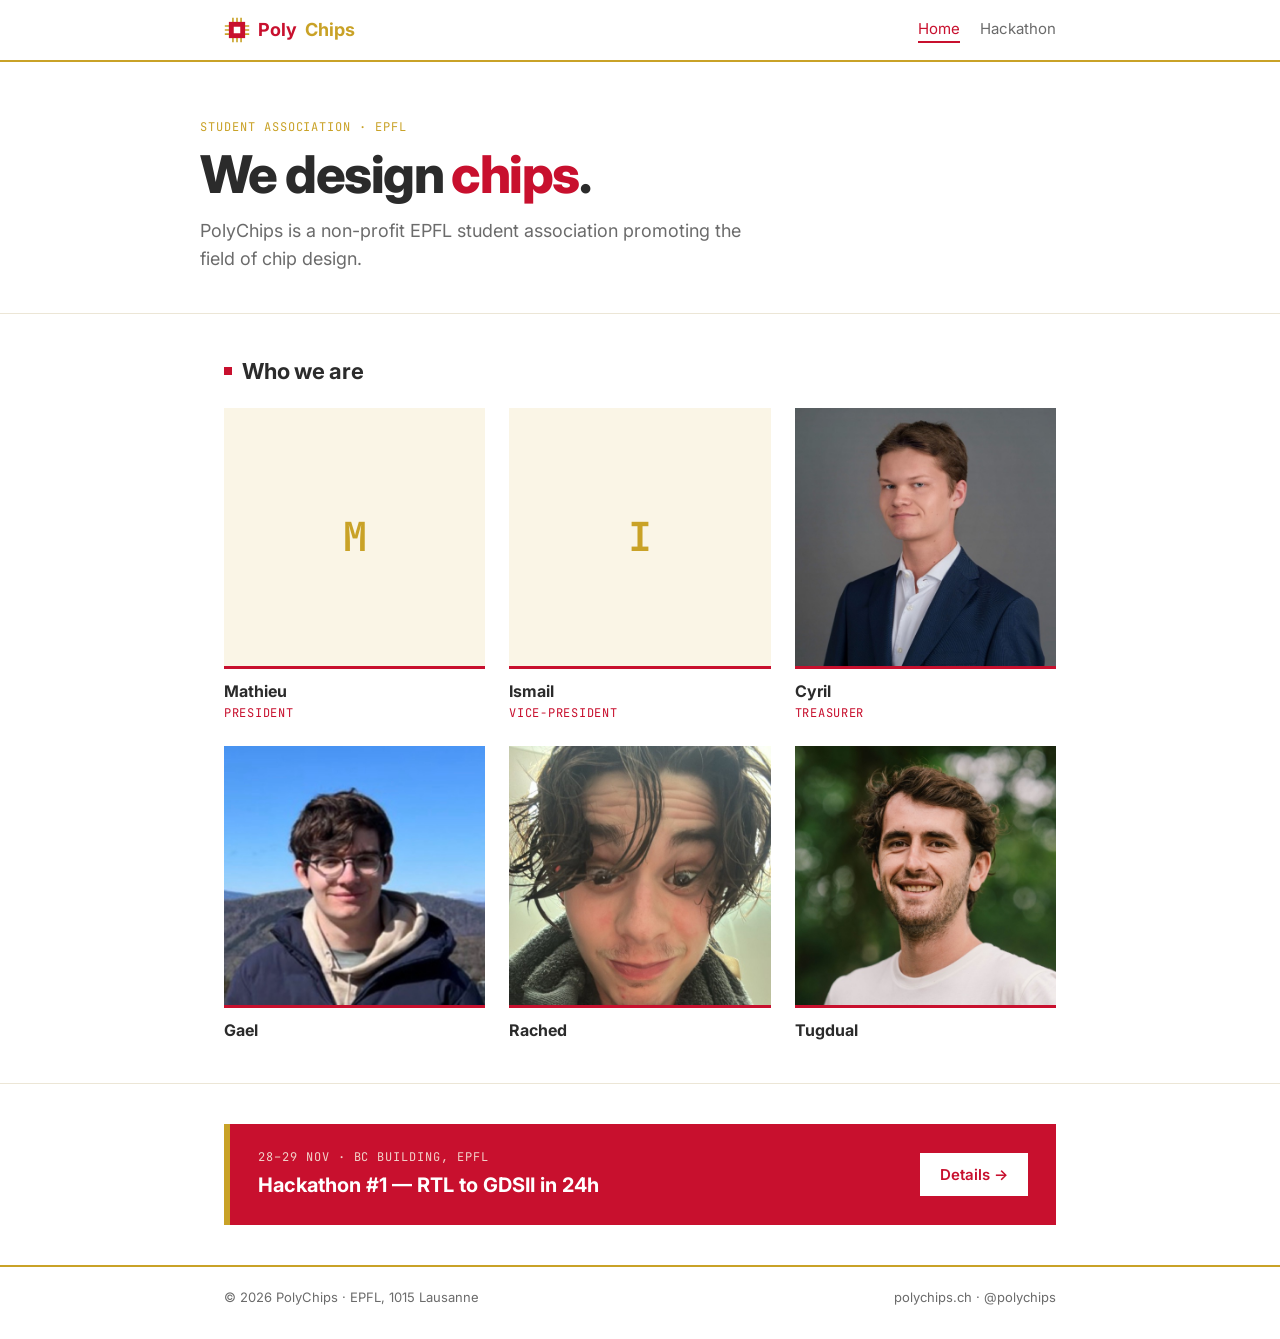
==== index.html @ d52e9dd9 "Initial PolyChips site: landing page and Hackathon #1 page Co-Authored-By: Claude Opus 5.5 <noreply@" ====
<!doctype html>
<html lang="en">
<head>
  <meta charset="utf-8">
  <meta name="viewport" content="width=device-width, initial-scale=1">
  <title>PolyChips</title>
  <meta name="description" content="PolyChips — the EPFL student association promoting chip design.">
  <link rel="icon" href="favicon.svg" type="image/svg+xml">
  <link rel="preconnect" href="https://fonts.googleapis.com">
  <link rel="preconnect" href="https://fonts.gstatic.com" crossorigin>
  <link href="https://fonts.googleapis.com/css2?family=Inter:wght@400;600;700;800&family=JetBrains+Mono:wght@500;700&display=swap" rel="stylesheet">
  <link rel="stylesheet" href="style.css">
</head>
<body>

<header>
  <div class="wrap">
    <a class="logo" href="index.html"><img src="favicon.svg" width="26" height="26" alt="">Poly<span>Chips</span></a>
    <nav>
      <a href="index.html" aria-current="page">Home</a>
      <a href="hackathon.html">Hackathon</a>
    </nav>
  </div>
</header>

<main>
  <div class="wrap hero">
    <p class="eyebrow">Student association · EPFL</p>
    <h1>We design <em>chips</em>.</h1>
    <p class="lead">PolyChips is a non-profit EPFL student association promoting the field of chip design.</p>
  </div>

  <section>
    <div class="wrap">
      <h2>Who we are</h2>
      <div class="team">
        <!-- Photos go in img/ (square crop works best). Initials show until the photo exists. -->
        <div class="person">
          <div class="photo"><div class="initials">M</div><img src="img/mathieu.jpg" alt="Mathieu" onerror="this.remove()"></div>
          <h3>Mathieu</h3>
          <p class="role">President</p>
        </div>
        <div class="person">
          <div class="photo"><div class="initials">I</div><img src="img/ismail.jpg" alt="Ismail" onerror="this.remove()"></div>
          <h3>Ismail</h3>
          <p class="role">Vice-President</p>
        </div>
        <div class="person">
          <div class="photo"><div class="initials">C</div><img src="img/cyril.jpg" alt="Cyril" onerror="this.remove()"></div>
          <h3>Cyril</h3>
          <p class="role">Treasurer</p>
        </div>
        <div class="person">
          <div class="photo"><div class="initials">G</div><img src="img/gael.jpg" alt="Gael" onerror="this.remove()"></div>
          <h3>Gael</h3>
        </div>
        <div class="person">
          <div class="photo"><div class="initials">R</div><img src="img/rached.jpg" alt="Rached" onerror="this.remove()"></div>
          <h3>Rached</h3>
        </div>
        <div class="person">
          <div class="photo"><div class="initials">T</div><img src="img/tugdual.jpg" alt="Tugdual" onerror="this.remove()"></div>
          <h3>Tugdual</h3>
        </div>
      </div>
    </div>
  </section>

  <section>
    <div class="wrap">
      <div class="callout">
        <div>
          <p class="eyebrow">28–29 Nov · BC building, EPFL</p>
          <h3>Hackathon #1 — RTL to GDSII in 24h</h3>
        </div>
        <a class="btn" href="hackathon.html">Details →</a>
      </div>
    </div>
  </section>
</main>

<footer>
  <div class="wrap">
    <span>© 2026 PolyChips · EPFL, 1015 Lausanne</span>
    <span><a href="https://polychips.ch">polychips.ch</a> · @polychips</span>
  </div>
</footer>

</body>
</html>
---- style.css ----
:root {
  --white: #ffffff;
  --red: #c8102e;
  --red-dark: #9e0c24;
  --gold: #c9a227;
  --gold-soft: #faf5e6;
  --ink: #2b2b2b;
  --grey: #6b6b6b;
  --line: #ece6d6;
  --mono: "JetBrains Mono", ui-monospace, SFMono-Regular, Menlo, monospace;
  --sans: "Inter", system-ui, -apple-system, "Segoe UI", sans-serif;
}

* { box-sizing: border-box; margin: 0; padding: 0; }

body {
  background: var(--white);
  color: var(--ink);
  font-family: var(--sans);
  font-size: 16px;
  line-height: 1.55;
  -webkit-font-smoothing: antialiased;
}

a { color: inherit; }

.wrap { max-width: 880px; margin: 0 auto; padding: 0 24px; }

/* Header */
header { border-bottom: 2px solid var(--gold); }
header .wrap {
  display: flex; align-items: center; justify-content: space-between; height: 60px;
}
.logo {
  display: flex; align-items: center; gap: 8px;
  font-weight: 700; font-size: 18px; text-decoration: none; color: var(--red);
}
.logo span { color: var(--gold); }
nav { display: flex; gap: 20px; }
nav a {
  font-size: 15px; text-decoration: none; color: var(--grey);
  border-bottom: 2px solid transparent;
}
nav a:hover, nav a[aria-current="page"] { color: var(--red); border-color: var(--red); }

/* Hero */
.hero { padding: 56px 0 40px; }
.eyebrow {
  font-family: var(--mono); font-size: 12px; letter-spacing: 0.08em;
  text-transform: uppercase; color: var(--gold); margin-bottom: 10px;
}
h1 {
  font-size: clamp(34px, 6vw, 52px); line-height: 1.08;
  letter-spacing: -0.03em; font-weight: 800;
}
h1 em { font-style: normal; color: var(--red); }
.lead { font-size: 18px; color: var(--grey); max-width: 52ch; margin-top: 14px; }

/* Sections */
section { padding: 40px 0; border-top: 1px solid var(--line); }
h2 {
  font-size: 22px; letter-spacing: -0.01em; font-weight: 700; margin-bottom: 20px;
  display: flex; align-items: center; gap: 10px;
}
h2::before { content: ""; width: 8px; height: 8px; background: var(--red); flex: none; }

/* Buttons */
.btn {
  display: inline-block; margin-top: 24px; padding: 10px 20px;
  background: var(--red); color: var(--white); text-decoration: none;
  font-weight: 600; font-size: 15px; transition: background .15s;
}
.btn:hover { background: var(--red-dark); }

/* Team */
.team { display: grid; gap: 24px; grid-template-columns: repeat(3, 1fr); }
@media (max-width: 600px) { .team { grid-template-columns: repeat(2, 1fr); gap: 16px; } }
.person .photo {
  position: relative; aspect-ratio: 1; background: var(--gold-soft);
  overflow: hidden; border-bottom: 3px solid var(--red);
}
.person .photo .initials {
  position: absolute; inset: 0; display: grid; place-items: center;
  color: var(--gold); font-family: var(--mono); font-size: 40px; font-weight: 700;
}
.person .photo img { position: relative; width: 100%; height: 100%; object-fit: cover; display: block; }
.person h3 { font-size: 16px; margin-top: 10px; }
.person .role {
  font-family: var(--mono); font-size: 12px; color: var(--red);
  text-transform: uppercase; letter-spacing: 0.06em;
}

/* Callout */
.callout {
  display: flex; flex-wrap: wrap; align-items: center; justify-content: space-between;
  gap: 16px; background: var(--red); color: var(--white); padding: 24px 28px;
  border-left: 6px solid var(--gold);
}
.callout .eyebrow { color: var(--gold-soft); opacity: .85; margin-bottom: 4px; }
.callout h3 { font-size: 20px; }
.callout .btn { margin-top: 0; background: var(--white); color: var(--red); }
.callout .btn:hover { background: var(--gold-soft); }

/* Facts (hackathon) */
.facts {
  display: grid; grid-template-columns: repeat(auto-fit, minmax(180px, 1fr));
  background: var(--gold-soft); border-top: 3px solid var(--gold); margin-top: 28px;
}
.facts div { padding: 14px 20px; }
.facts dt {
  font-family: var(--mono); font-size: 11px; text-transform: uppercase;
  letter-spacing: 0.08em; color: var(--gold);
}
.facts dd { font-weight: 600; }

/* Flow */
.flow {
  list-style: none; counter-reset: step; display: grid;
  grid-template-columns: repeat(auto-fit, minmax(240px, 1fr)); gap: 0 32px;
}
.flow li {
  counter-increment: step; display: flex; gap: 12px; align-items: baseline;
  padding: 10px 0; border-bottom: 1px solid var(--line);
}
.flow li::before {
  content: counter(step, decimal-leading-zero);
  font-family: var(--mono); font-size: 13px; color: var(--red); font-weight: 700;
}
.flow code { font-family: var(--mono); font-size: 13px; color: var(--gold); }

/* Footer */
footer { border-top: 2px solid var(--gold); padding: 20px 0 32px; }
footer .wrap {
  display: flex; flex-wrap: wrap; gap: 6px 24px; justify-content: space-between;
  font-size: 13px; color: var(--grey);
}
footer a { text-decoration: none; }
footer a:hover { color: var(--red); }

@media (max-width: 600px) {
  .wrap { padding: 0 16px; }
  .hero { padding: 40px 0 32px; }
  .lead { font-size: 17px; }
}
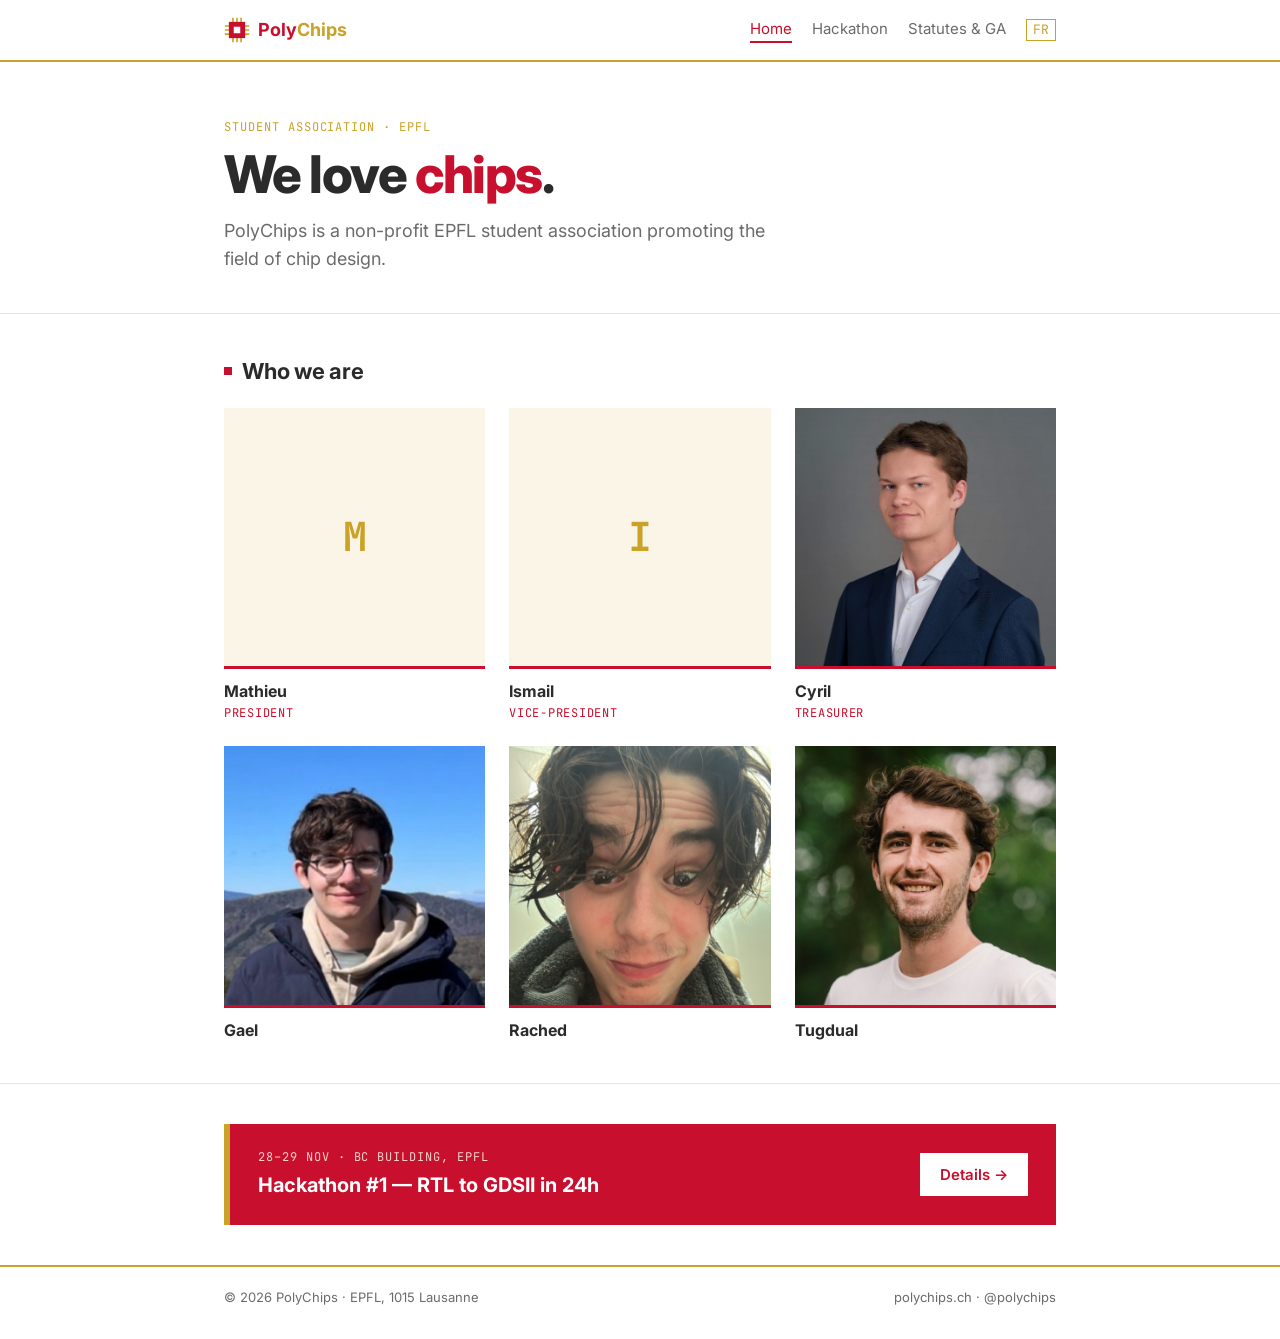
==== commit c9597787: "Add French version, Statutes & GA link, registration link and mobile layout - fr/ pages with EN/FR l" ====
--- a/index.html
+++ b/index.html
@@ -9,16 +9,19 @@
   <link rel="preconnect" href="https://fonts.googleapis.com">
   <link rel="preconnect" href="https://fonts.gstatic.com" crossorigin>
   <link href="https://fonts.googleapis.com/css2?family=Inter:wght@400;600;700;800&family=JetBrains+Mono:wght@500;700&display=swap" rel="stylesheet">
+  <link rel="alternate" hreflang="fr" href="https://polychips.ch/fr/">
   <link rel="stylesheet" href="style.css">
 </head>
 <body>
 
 <header>
   <div class="wrap">
-    <a class="logo" href="index.html"><img src="favicon.svg" width="26" height="26" alt="">Poly<span>Chips</span></a>
+    <a class="logo" href="index.html"><img src="favicon.svg" width="26" height="26" alt=""><b>Poly<span>Chips</span></b></a>
     <nav>
       <a href="index.html" aria-current="page">Home</a>
       <a href="hackathon.html">Hackathon</a>
+      <a href="https://drive.google.com/drive/folders/1d-IkY7mCFhU19xJqkqq1e9NJnR3iRiJG?usp=sharing" target="_blank" rel="noopener">Statutes &amp; GA</a>
+      <a class="lang" href="fr/index.html" lang="fr" hreflang="fr">FR</a>
     </nav>
   </div>
 </header>
@@ -26,7 +29,7 @@
 <main>
   <div class="wrap hero">
     <p class="eyebrow">Student association · EPFL</p>
-    <h1>We design <em>chips</em>.</h1>
+    <h1>We love <em>chips</em>.</h1>
     <p class="lead">PolyChips is a non-profit EPFL student association promoting the field of chip design.</p>
   </div>
 
--- a/style.css
+++ b/style.css
@@ -35,6 +35,7 @@
   display: flex; align-items: center; gap: 8px;
   font-weight: 700; font-size: 18px; text-decoration: none; color: var(--red);
 }
+.logo b { font-weight: inherit; }
 .logo span { color: var(--gold); }
 nav { display: flex; gap: 20px; }
 nav a {
@@ -44,7 +45,7 @@
 nav a:hover, nav a[aria-current="page"] { color: var(--red); border-color: var(--red); }
 
 /* Hero */
-.hero { padding: 56px 0 40px; }
+.hero { padding-top: 56px; padding-bottom: 40px; }
 .eyebrow {
   font-family: var(--mono); font-size: 12px; letter-spacing: 0.08em;
   text-transform: uppercase; color: var(--gold); margin-bottom: 10px;
@@ -137,8 +138,30 @@
 footer a { text-decoration: none; }
 footer a:hover { color: var(--red); }
 
+/* Language switch */
+nav a.lang {
+  font-family: var(--mono); font-size: 13px; color: var(--gold);
+  border: 1px solid var(--gold); padding: 0 6px; align-self: center;
+}
+nav a.lang:hover { color: var(--white); background: var(--gold); border-color: var(--gold); }
+
+/* Mobile */
 @media (max-width: 600px) {
   .wrap { padding: 0 16px; }
-  .hero { padding: 40px 0 32px; }
+  header .wrap { height: auto; flex-wrap: wrap; padding-top: 12px; padding-bottom: 4px; row-gap: 6px; }
+  .logo { font-size: 17px; gap: 6px; }
+  .logo img { width: 22px; height: 22px; }
+  nav { width: 100%; justify-content: space-between; gap: 8px; }
+  nav a { font-size: 14px; padding: 6px 0; }
+  .hero { padding-top: 36px; padding-bottom: 28px; }
   .lead { font-size: 17px; }
+  section { padding: 32px 0; }
+  .facts { grid-template-columns: 1fr 1fr; margin-top: 20px; }
+  .facts div { padding: 12px 14px; }
+  .facts div:last-child { grid-column: 1 / -1; }
+  .hero .btn { display: block; text-align: center; padding: 14px; }
+  .callout { padding: 20px; }
+  .callout .btn { width: 100%; text-align: center; }
+  .person h3 { font-size: 15px; }
+  footer .wrap { flex-direction: column; }
 }
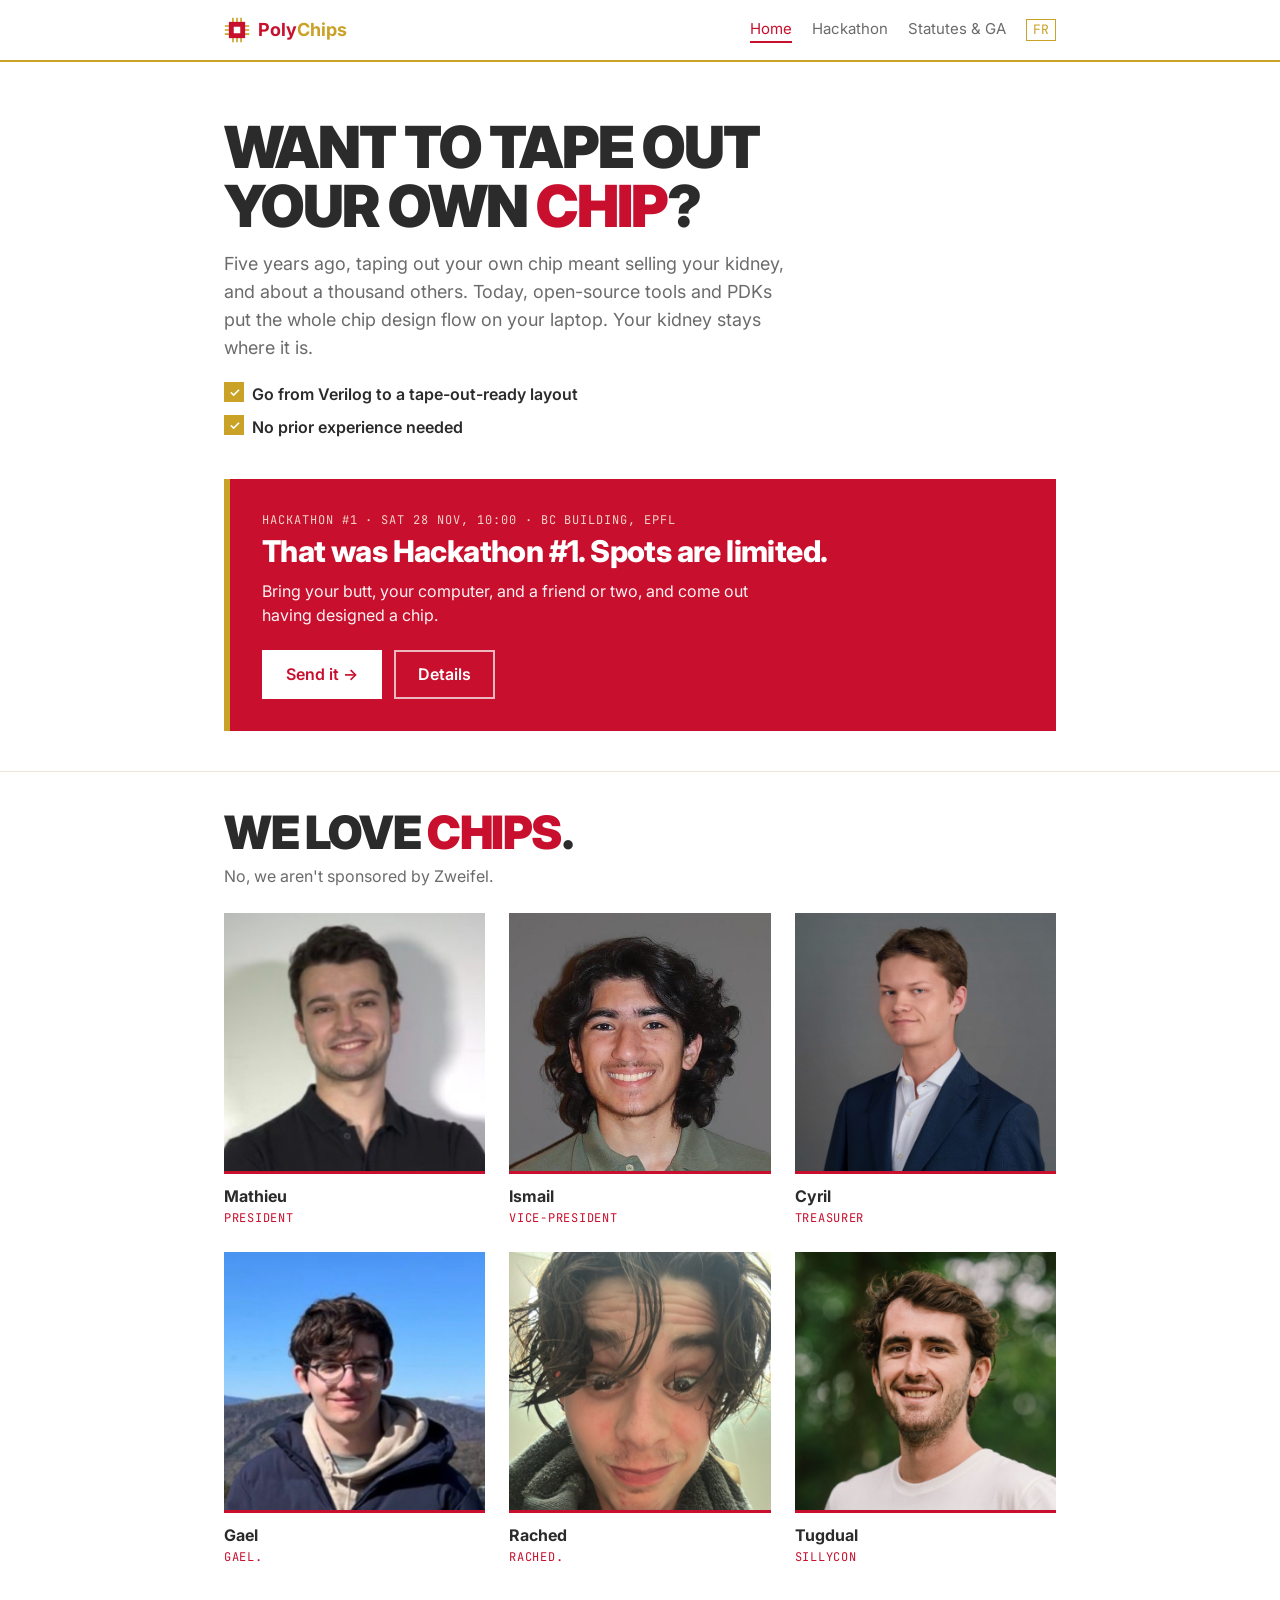
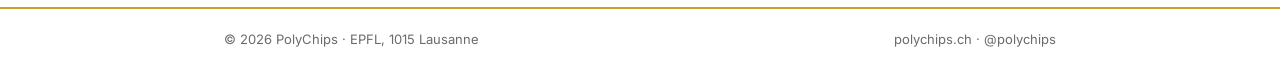
==== commit b2faa859: "Landing page: tape-out hook, hackathon CTA with countdown, Chipmaxxing - Hero: "Want to tape out you" ====
--- a/index.html
+++ b/index.html
@@ -1,93 +1,125 @@
 <!doctype html>
 <html lang="en">
+
 <head>
   <meta charset="utf-8">
   <meta name="viewport" content="width=device-width, initial-scale=1">
   <title>PolyChips</title>
-  <meta name="description" content="PolyChips — the EPFL student association promoting chip design.">
+  <meta name="description"
+    content="Want to tape out your own silicon design? PolyChips is the EPFL student association for chip design. Hackathon #1: 28–29 Nov, BC building.">
   <link rel="icon" href="favicon.svg" type="image/svg+xml">
   <link rel="preconnect" href="https://fonts.googleapis.com">
   <link rel="preconnect" href="https://fonts.gstatic.com" crossorigin>
-  <link href="https://fonts.googleapis.com/css2?family=Inter:wght@400;600;700;800&family=JetBrains+Mono:wght@500;700&display=swap" rel="stylesheet">
+  <link
+    href="https://fonts.googleapis.com/css2?family=Inter:wght@400;600;700;800;900&family=JetBrains+Mono:wght@500;700&display=swap"
+    rel="stylesheet">
   <link rel="alternate" hreflang="fr" href="https://polychips.ch/fr/">
   <link rel="stylesheet" href="style.css">
 </head>
+
 <body>
 
-<header>
-  <div class="wrap">
-    <a class="logo" href="index.html"><img src="favicon.svg" width="26" height="26" alt=""><b>Poly<span>Chips</span></b></a>
-    <nav>
-      <a href="index.html" aria-current="page">Home</a>
-      <a href="hackathon.html">Hackathon</a>
-      <a href="https://drive.google.com/drive/folders/1d-IkY7mCFhU19xJqkqq1e9NJnR3iRiJG?usp=sharing" target="_blank" rel="noopener">Statutes &amp; GA</a>
-      <a class="lang" href="fr/index.html" lang="fr" hreflang="fr">FR</a>
-    </nav>
-  </div>
-</header>
+  <header>
+    <div class="wrap">
+      <a class="logo" href="index.html"><img src="favicon.svg" width="26" height="26"
+          alt=""><b>Poly<span>Chips</span></b></a>
+      <nav>
+        <a href="index.html" aria-current="page">Home</a>
+        <a href="hackathon.html">Hackathon</a>
+        <a href="https://drive.google.com/drive/folders/1d-IkY7mCFhU19xJqkqq1e9NJnR3iRiJG?usp=sharing" target="_blank"
+          rel="noopener">Statutes &amp; GA</a>
+        <a class="lang" href="fr/index.html" lang="fr" hreflang="fr">FR</a>
+      </nav>
+    </div>
+  </header>
 
-<main>
-  <div class="wrap hero">
-    <p class="eyebrow">Student association · EPFL</p>
-    <h1>We love <em>chips</em>.</h1>
-    <p class="lead">PolyChips is a non-profit EPFL student association promoting the field of chip design.</p>
-  </div>
+  <main>
+    <div class="wrap hero">
+      <h1 class="shout">Want to tape out your own <em>chip</em>?</h1>
+      <p class="lead">
+        Five years ago, taping out your own chip meant selling your kidney, and about a thousand others.
+        Today, open-source tools and PDKs put the whole chip design flow on your laptop. Your kidney stays where it is.
+      </p>
+      <ul class="checks">
+        <li>Go from Verilog to a tape-out-ready layout</li>
+        <li>No prior experience needed</li>
+      </ul>
+    </div>
 
-  <section>
-    <div class="wrap">
-      <h2>Who we are</h2>
-      <div class="team">
-        <!-- Photos go in img/ (square crop works best). Initials show until the photo exists. -->
-        <div class="person">
-          <div class="photo"><div class="initials">M</div><img src="img/mathieu.jpg" alt="Mathieu" onerror="this.remove()"></div>
-          <h3>Mathieu</h3>
-          <p class="role">President</p>
-        </div>
-        <div class="person">
-          <div class="photo"><div class="initials">I</div><img src="img/ismail.jpg" alt="Ismail" onerror="this.remove()"></div>
-          <h3>Ismail</h3>
-          <p class="role">Vice-President</p>
-        </div>
-        <div class="person">
-          <div class="photo"><div class="initials">C</div><img src="img/cyril.jpg" alt="Cyril" onerror="this.remove()"></div>
-          <h3>Cyril</h3>
-          <p class="role">Treasurer</p>
-        </div>
-        <div class="person">
-          <div class="photo"><div class="initials">G</div><img src="img/gael.jpg" alt="Gael" onerror="this.remove()"></div>
-          <h3>Gael</h3>
-        </div>
-        <div class="person">
-          <div class="photo"><div class="initials">R</div><img src="img/rached.jpg" alt="Rached" onerror="this.remove()"></div>
-          <h3>Rached</h3>
-        </div>
-        <div class="person">
-          <div class="photo"><div class="initials">T</div><img src="img/tugdual.jpg" alt="Tugdual" onerror="this.remove()"></div>
-          <h3>Tugdual</h3>
+    <section class="offer">
+      <div class="wrap">
+        <div class="callout">
+          <p class="eyebrow">Hackathon #1 · Sat 28 Nov, 10:00 · BC building, EPFL</p>
+          <h3><span data-countdown data-lang="en">Starts 28 Nov</span>. Spots are limited.</h3>
+          <p>Bring your butt, your computer, and a friend or two, and come out having designed a chip.</p>
+          <div class="actions">
+            <a class="btn" href="https://go.epfl.ch/954fce" target="_blank" rel="noopener">Send it →</a>
+            <a class="btn ghost" href="hackathon.html">Details</a>
+          </div>
         </div>
       </div>
+    </section>
+
+    <section>
+      <div class="wrap">
+        <p class="tagline">We love <em>chips</em>.</p>
+        <p class="intro">No, we aren't sponsored by Zweifel.</p>
+        <div class="team">
+          <div class="person">
+            <div class="photo">
+              <div class="initials">M</div><img src="img/mathieu.jpg" alt="Mathieu" onerror="this.remove()">
+            </div>
+            <h3>Mathieu</h3>
+            <p class="role">President</p>
+          </div>
+          <div class="person">
+            <div class="photo">
+              <div class="initials">I</div><img src="img/ismail.jpg" alt="Ismail" onerror="this.remove()">
+            </div>
+            <h3>Ismail</h3>
+            <p class="role">Vice-President</p>
+          </div>
+          <div class="person">
+            <div class="photo">
+              <div class="initials">C</div><img src="img/cyril.jpg" alt="Cyril" onerror="this.remove()">
+            </div>
+            <h3>Cyril</h3>
+            <p class="role">Treasurer</p>
+          </div>
+          <div class="person">
+            <div class="photo">
+              <div class="initials">G</div><img src="img/gael.jpg" alt="Gael" onerror="this.remove()">
+            </div>
+            <h3>Gael</h3>
+            <p class="role">Gael.</p>
+          </div>
+          <div class="person">
+            <div class="photo">
+              <div class="initials">R</div><img src="img/rached.jpg" alt="Rached" onerror="this.remove()">
+            </div>
+            <h3>Rached</h3>
+            <p class="role">Rached.</p>
+          </div>
+          <div class="person">
+            <div class="photo">
+              <div class="initials">T</div><img src="img/tugdual.jpg" alt="Tugdual" onerror="this.remove()">
+            </div>
+            <h3>Tugdual</h3>
+            <p class="role">Sillycon</p>
+          </div>
+        </div>
+      </div>
+    </section>
+  </main>
+
+  <footer>
+    <div class="wrap">
+      <span>© 2026 PolyChips · EPFL, 1015 Lausanne</span>
+      <span><a href="https://polychips.ch">polychips.ch</a> · @polychips</span>
     </div>
-  </section>
+  </footer>
 
-  <section>
-    <div class="wrap">
-      <div class="callout">
-        <div>
-          <p class="eyebrow">28–29 Nov · BC building, EPFL</p>
-          <h3>Hackathon #1 — RTL to GDSII in 24h</h3>
-        </div>
-        <a class="btn" href="hackathon.html">Details →</a>
-      </div>
-    </div>
-  </section>
-</main>
+  <script src="countdown.js"></script>
+</body>
 
-<footer>
-  <div class="wrap">
-    <span>© 2026 PolyChips · EPFL, 1015 Lausanne</span>
-    <span><a href="https://polychips.ch">polychips.ch</a> · @polychips</span>
-  </div>
-</footer>
-
-</body>
-</html>
+</html>
--- a/style.css
+++ b/style.css
@@ -55,6 +55,16 @@
   letter-spacing: -0.03em; font-weight: 800;
 }
 h1 em { font-style: normal; color: var(--red); }
+h1.shout { text-transform: uppercase; font-weight: 900; font-size: clamp(32px, 6.5vw, 58px); line-height: 1.02; max-width: 16ch; }
+.checks { list-style: none; margin-top: 20px; display: grid; gap: 8px; }
+.checks li { position: relative; padding-left: 28px; font-weight: 600; }
+.checks li::before {
+  content: "✓"; position: absolute; left: 0; top: 0; width: 20px; height: 20px;
+  display: grid; place-items: center; font-size: 13px; color: var(--white); background: var(--gold);
+}
+.tagline { text-transform: uppercase; font-size: clamp(30px, 5.5vw, 46px); font-weight: 900; letter-spacing: -0.03em; line-height: 1.05; margin-top: -4px; }
+.tagline em { font-style: normal; color: var(--red); }
+.intro { color: var(--grey); margin: 8px 0 24px; max-width: 60ch; }
 .lead { font-size: 18px; color: var(--grey); max-width: 52ch; margin-top: 14px; }
 
 /* Sections */
@@ -72,6 +82,7 @@
   font-weight: 600; font-size: 15px; transition: background .15s;
 }
 .btn:hover { background: var(--red-dark); }
+.note { margin-top: 10px; font-size: 14px; color: var(--grey); }
 
 /* Team */
 .team { display: grid; gap: 24px; grid-template-columns: repeat(3, 1fr); }
@@ -93,14 +104,18 @@
 
 /* Callout */
 .callout {
-  display: flex; flex-wrap: wrap; align-items: center; justify-content: space-between;
-  gap: 16px; background: var(--red); color: var(--white); padding: 24px 28px;
+  background: var(--red); color: var(--white); padding: 32px;
   border-left: 6px solid var(--gold);
 }
 .callout .eyebrow { color: var(--gold-soft); opacity: .85; margin-bottom: 4px; }
-.callout h3 { font-size: 20px; }
-.callout .btn { margin-top: 0; background: var(--white); color: var(--red); }
+.callout h3 { font-size: clamp(22px, 4vw, 30px); line-height: 1.15; letter-spacing: -0.02em; font-weight: 800; }
+.callout p:not(.eyebrow) { margin-top: 10px; max-width: 52ch; opacity: .95; }
+.callout .actions { display: flex; flex-wrap: wrap; gap: 12px; margin-top: 22px; }
+.callout .btn { margin-top: 0; background: var(--white); color: var(--red); font-size: 16px; padding: 12px 24px; }
 .callout .btn:hover { background: var(--gold-soft); }
+.callout .btn.ghost { background: transparent; color: var(--white); box-shadow: inset 0 0 0 2px rgba(255,255,255,.7); }
+.callout .btn.ghost:hover { background: var(--red-dark); }
+.offer { border-top: 0; padding-top: 0; }
 
 /* Facts (hackathon) */
 .facts {
@@ -160,8 +175,9 @@
   .facts div { padding: 12px 14px; }
   .facts div:last-child { grid-column: 1 / -1; }
   .hero .btn { display: block; text-align: center; padding: 14px; }
-  .callout { padding: 20px; }
+  .callout { padding: 22px 20px; }
   .callout .btn { width: 100%; text-align: center; }
+  .checks li { font-size: 15px; }
   .person h3 { font-size: 15px; }
   footer .wrap { flex-direction: column; }
 }
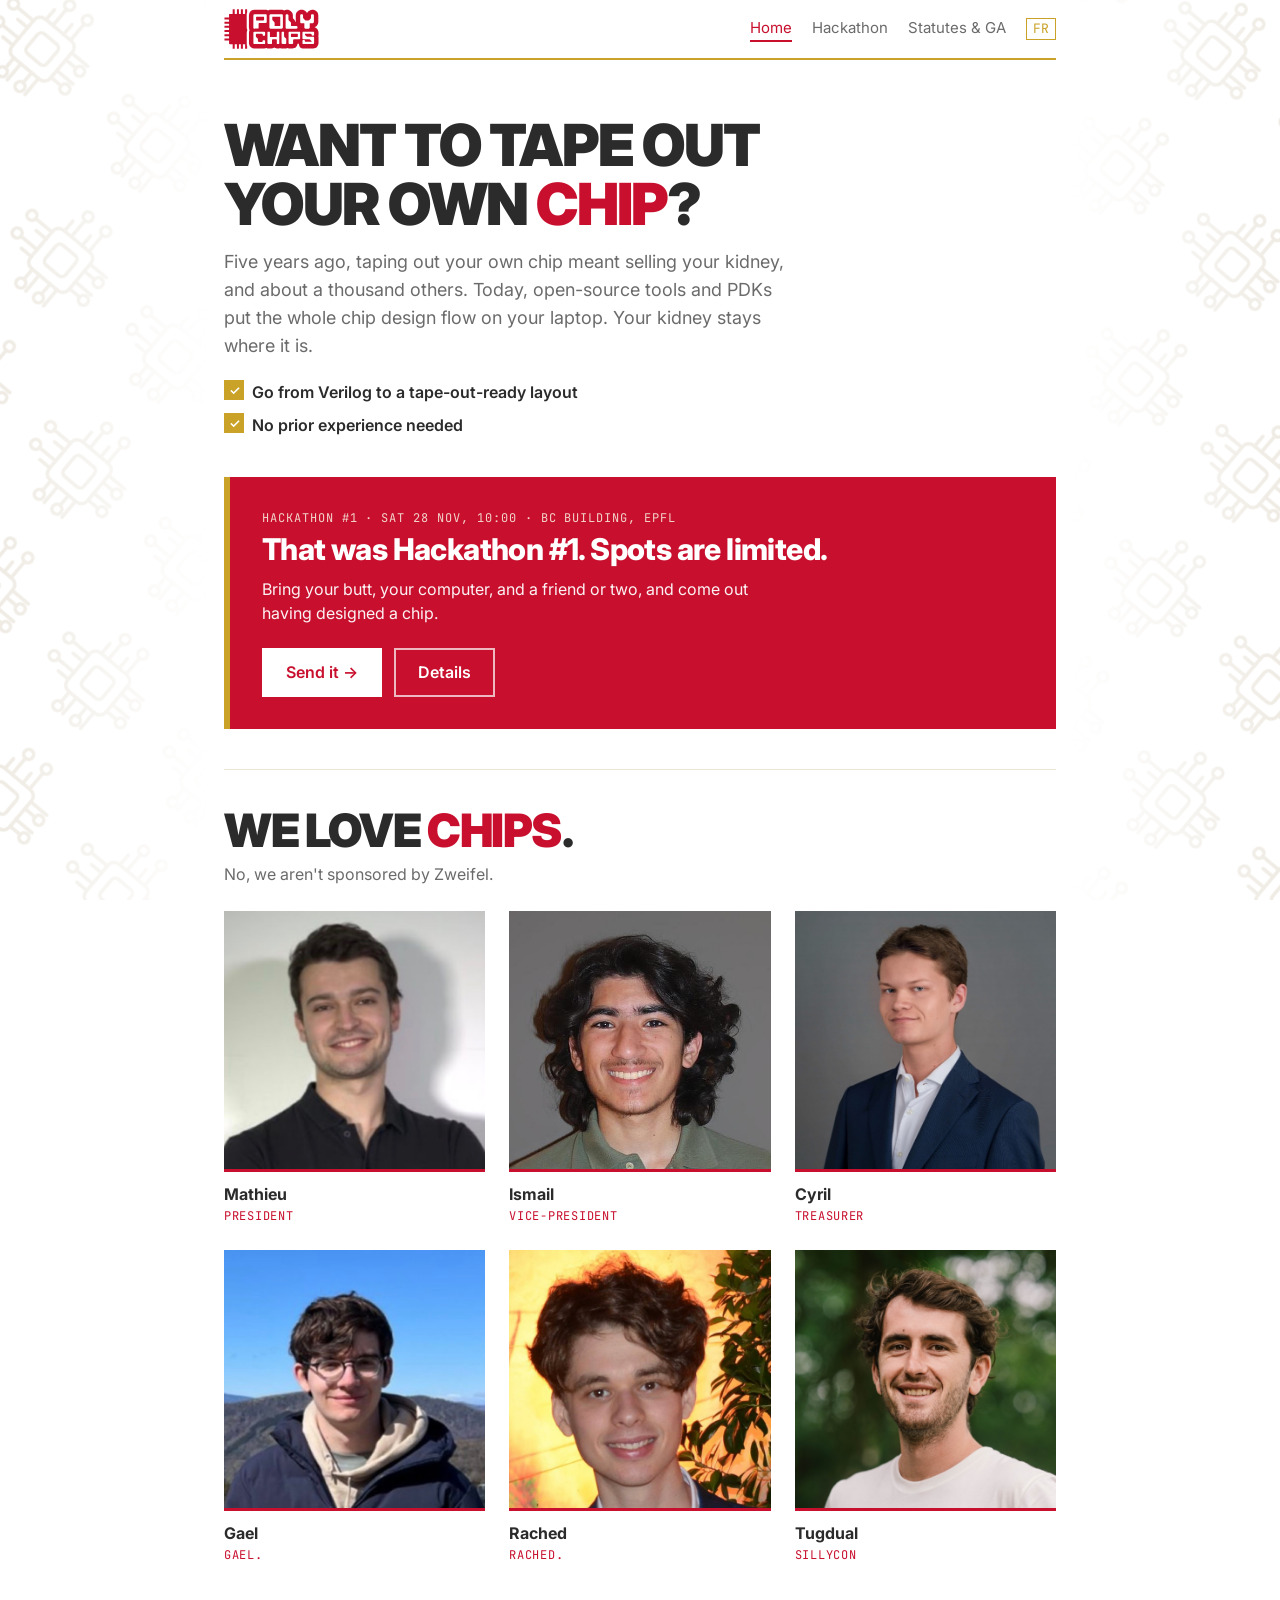
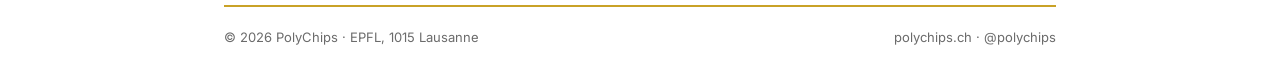
==== commit ef102bff: "Use new PolyChips wordmark logo in site red, update favicon Co-Authored-By: Claude Opus 5.5 <noreply" ====
--- a/index.html
+++ b/index.html
@@ -21,8 +21,7 @@
 
   <header>
     <div class="wrap">
-      <a class="logo" href="index.html"><img src="favicon.svg" width="26" height="26"
-          alt=""><b>Poly<span>Chips</span></b></a>
+      <a class="logo" href="index.html"><img src="logo.svg" width="95" height="40" alt="PolyChips"></a>
       <nav>
         <a href="index.html" aria-current="page">Home</a>
         <a href="hackathon.html">Hackathon</a>
--- a/style.css
+++ b/style.css
@@ -11,7 +11,11 @@
   --sans: "Inter", system-ui, -apple-system, "Segoe UI", sans-serif;
 }
 
-* { box-sizing: border-box; margin: 0; padding: 0; }
+* {
+  box-sizing: border-box;
+  margin: 0;
+  padding: 0;
+}
 
 body {
   background: var(--white);
@@ -22,162 +26,505 @@
   -webkit-font-smoothing: antialiased;
 }
 
-a { color: inherit; }
-
-.wrap { max-width: 880px; margin: 0 auto; padding: 0 24px; }
+a {
+  color: inherit;
+}
+
+/* Background: tiled chip pattern at 40°, beige-grey, visible on the edges,
+   fading to solid white behind the content column. */
+body::before {
+  content: "";
+  position: fixed;
+  inset: 0;
+  z-index: -1;
+  pointer-events: none;
+  background: url(bg.svg) center / 2400px 2400px no-repeat;
+  opacity: .25;
+  --fade: linear-gradient(90deg, #000 0, rgba(0, 0, 0, .15) calc(50% - 470px), transparent calc(50% - 430px),
+      transparent calc(50% + 430px), rgba(0, 0, 0, .15) calc(50% + 470px), #000 100%);
+  -webkit-mask-image: var(--fade);
+  mask-image: var(--fade);
+}
+
+.wrap {
+  width: min(832px, 100% - 48px);
+  margin: 0 auto;
+}
 
 /* Header */
-header { border-bottom: 2px solid var(--gold); }
 header .wrap {
-  display: flex; align-items: center; justify-content: space-between; height: 60px;
-}
+  border-bottom: 2px solid var(--gold);
+  display: flex;
+  align-items: center;
+  justify-content: space-between;
+  height: 60px;
+}
+
 .logo {
-  display: flex; align-items: center; gap: 8px;
-  font-weight: 700; font-size: 18px; text-decoration: none; color: var(--red);
-}
-.logo b { font-weight: inherit; }
-.logo span { color: var(--gold); }
-nav { display: flex; gap: 20px; }
+  display: flex;
+  align-items: center;
+  gap: 8px;
+  font-weight: 700;
+  font-size: 18px;
+  text-decoration: none;
+  color: var(--red);
+}
+
+.logo b {
+  font-weight: inherit;
+}
+
+.logo span {
+  color: var(--gold);
+}
+
+nav {
+  display: flex;
+  gap: 20px;
+}
+
 nav a {
-  font-size: 15px; text-decoration: none; color: var(--grey);
+  font-size: 15px;
+  text-decoration: none;
+  color: var(--grey);
   border-bottom: 2px solid transparent;
 }
-nav a:hover, nav a[aria-current="page"] { color: var(--red); border-color: var(--red); }
+
+nav a:hover,
+nav a[aria-current="page"] {
+  color: var(--red);
+  border-color: var(--red);
+}
 
 /* Hero */
-.hero { padding-top: 56px; padding-bottom: 40px; }
+.hero {
+  padding-top: 56px;
+  padding-bottom: 40px;
+}
+
 .eyebrow {
-  font-family: var(--mono); font-size: 12px; letter-spacing: 0.08em;
-  text-transform: uppercase; color: var(--gold); margin-bottom: 10px;
-}
+  font-family: var(--mono);
+  font-size: 12px;
+  letter-spacing: 0.08em;
+  text-transform: uppercase;
+  color: var(--gold);
+  margin-bottom: 10px;
+}
+
 h1 {
-  font-size: clamp(34px, 6vw, 52px); line-height: 1.08;
-  letter-spacing: -0.03em; font-weight: 800;
-}
-h1 em { font-style: normal; color: var(--red); }
-h1.shout { text-transform: uppercase; font-weight: 900; font-size: clamp(32px, 6.5vw, 58px); line-height: 1.02; max-width: 16ch; }
-.checks { list-style: none; margin-top: 20px; display: grid; gap: 8px; }
-.checks li { position: relative; padding-left: 28px; font-weight: 600; }
+  font-size: clamp(34px, 6vw, 52px);
+  line-height: 1.08;
+  letter-spacing: -0.03em;
+  font-weight: 800;
+}
+
+h1 em {
+  font-style: normal;
+  color: var(--red);
+}
+
+h1.shout {
+  text-transform: uppercase;
+  font-weight: 900;
+  font-size: clamp(32px, 6.5vw, 58px);
+  line-height: 1.02;
+  max-width: 16ch;
+}
+
+.checks {
+  list-style: none;
+  margin-top: 20px;
+  display: grid;
+  gap: 8px;
+}
+
+.checks li {
+  position: relative;
+  padding-left: 28px;
+  font-weight: 600;
+}
+
 .checks li::before {
-  content: "✓"; position: absolute; left: 0; top: 0; width: 20px; height: 20px;
-  display: grid; place-items: center; font-size: 13px; color: var(--white); background: var(--gold);
-}
-.tagline { text-transform: uppercase; font-size: clamp(30px, 5.5vw, 46px); font-weight: 900; letter-spacing: -0.03em; line-height: 1.05; margin-top: -4px; }
-.tagline em { font-style: normal; color: var(--red); }
-.intro { color: var(--grey); margin: 8px 0 24px; max-width: 60ch; }
-.lead { font-size: 18px; color: var(--grey); max-width: 52ch; margin-top: 14px; }
+  content: "✓";
+  position: absolute;
+  left: 0;
+  top: 0;
+  width: 20px;
+  height: 20px;
+  display: grid;
+  place-items: center;
+  font-size: 13px;
+  color: var(--white);
+  background: var(--gold);
+}
+
+.tagline {
+  text-transform: uppercase;
+  font-size: clamp(30px, 5.5vw, 46px);
+  font-weight: 900;
+  letter-spacing: -0.03em;
+  line-height: 1.05;
+  margin-top: -4px;
+}
+
+.tagline em {
+  font-style: normal;
+  color: var(--red);
+}
+
+.intro {
+  color: var(--grey);
+  margin: 8px 0 24px;
+  max-width: 60ch;
+}
+
+.lead {
+  font-size: 18px;
+  color: var(--grey);
+  max-width: 52ch;
+  margin-top: 14px;
+}
 
 /* Sections */
-section { padding: 40px 0; border-top: 1px solid var(--line); }
+section > .wrap {
+  padding: 40px 0;
+  border-top: 1px solid var(--line);
+}
+
 h2 {
-  font-size: 22px; letter-spacing: -0.01em; font-weight: 700; margin-bottom: 20px;
-  display: flex; align-items: center; gap: 10px;
-}
-h2::before { content: ""; width: 8px; height: 8px; background: var(--red); flex: none; }
+  font-size: 22px;
+  letter-spacing: -0.01em;
+  font-weight: 700;
+  margin-bottom: 20px;
+  display: flex;
+  align-items: center;
+  gap: 10px;
+}
+
+h2::before {
+  content: "";
+  width: 8px;
+  height: 8px;
+  background: var(--red);
+  flex: none;
+}
 
 /* Buttons */
 .btn {
-  display: inline-block; margin-top: 24px; padding: 10px 20px;
-  background: var(--red); color: var(--white); text-decoration: none;
-  font-weight: 600; font-size: 15px; transition: background .15s;
-}
-.btn:hover { background: var(--red-dark); }
-.note { margin-top: 10px; font-size: 14px; color: var(--grey); }
+  display: inline-block;
+  margin-top: 24px;
+  padding: 10px 20px;
+  background: var(--red);
+  color: var(--white);
+  text-decoration: none;
+  font-weight: 600;
+  font-size: 15px;
+  transition: background .15s;
+}
+
+.btn:hover {
+  background: var(--red-dark);
+}
+
+.note {
+  margin-top: 10px;
+  font-size: 14px;
+  color: var(--grey);
+}
 
 /* Team */
-.team { display: grid; gap: 24px; grid-template-columns: repeat(3, 1fr); }
-@media (max-width: 600px) { .team { grid-template-columns: repeat(2, 1fr); gap: 16px; } }
+.team {
+  display: grid;
+  gap: 24px;
+  grid-template-columns: repeat(3, 1fr);
+}
+
+@media (max-width: 600px) {
+  .team {
+    grid-template-columns: repeat(2, 1fr);
+    gap: 16px;
+  }
+}
+
 .person .photo {
-  position: relative; aspect-ratio: 1; background: var(--gold-soft);
-  overflow: hidden; border-bottom: 3px solid var(--red);
-}
+  position: relative;
+  aspect-ratio: 1;
+  background: var(--gold-soft);
+  overflow: hidden;
+  border-bottom: 3px solid var(--red);
+}
+
 .person .photo .initials {
-  position: absolute; inset: 0; display: grid; place-items: center;
-  color: var(--gold); font-family: var(--mono); font-size: 40px; font-weight: 700;
-}
-.person .photo img { position: relative; width: 100%; height: 100%; object-fit: cover; display: block; }
-.person h3 { font-size: 16px; margin-top: 10px; }
+  position: absolute;
+  inset: 0;
+  display: grid;
+  place-items: center;
+  color: var(--gold);
+  font-family: var(--mono);
+  font-size: 40px;
+  font-weight: 700;
+}
+
+.person .photo img {
+  position: relative;
+  width: 100%;
+  height: 100%;
+  object-fit: cover;
+  display: block;
+}
+
+.person h3 {
+  font-size: 16px;
+  margin-top: 10px;
+}
+
 .person .role {
-  font-family: var(--mono); font-size: 12px; color: var(--red);
-  text-transform: uppercase; letter-spacing: 0.06em;
+  font-family: var(--mono);
+  font-size: 12px;
+  color: var(--red);
+  text-transform: uppercase;
+  letter-spacing: 0.06em;
 }
 
 /* Callout */
 .callout {
-  background: var(--red); color: var(--white); padding: 32px;
+  background: var(--red);
+  color: var(--white);
+  padding: 32px;
   border-left: 6px solid var(--gold);
 }
-.callout .eyebrow { color: var(--gold-soft); opacity: .85; margin-bottom: 4px; }
-.callout h3 { font-size: clamp(22px, 4vw, 30px); line-height: 1.15; letter-spacing: -0.02em; font-weight: 800; }
-.callout p:not(.eyebrow) { margin-top: 10px; max-width: 52ch; opacity: .95; }
-.callout .actions { display: flex; flex-wrap: wrap; gap: 12px; margin-top: 22px; }
-.callout .btn { margin-top: 0; background: var(--white); color: var(--red); font-size: 16px; padding: 12px 24px; }
-.callout .btn:hover { background: var(--gold-soft); }
-.callout .btn.ghost { background: transparent; color: var(--white); box-shadow: inset 0 0 0 2px rgba(255,255,255,.7); }
-.callout .btn.ghost:hover { background: var(--red-dark); }
-.offer { border-top: 0; padding-top: 0; }
+
+.callout .eyebrow {
+  color: var(--gold-soft);
+  opacity: .85;
+  margin-bottom: 4px;
+}
+
+.callout h3 {
+  font-size: clamp(22px, 4vw, 30px);
+  line-height: 1.15;
+  letter-spacing: -0.02em;
+  font-weight: 800;
+}
+
+.callout p:not(.eyebrow) {
+  margin-top: 10px;
+  max-width: 52ch;
+  opacity: .95;
+}
+
+.callout .actions {
+  display: flex;
+  flex-wrap: wrap;
+  gap: 12px;
+  margin-top: 22px;
+}
+
+.callout .btn {
+  margin-top: 0;
+  background: var(--white);
+  color: var(--red);
+  font-size: 16px;
+  padding: 12px 24px;
+}
+
+.callout .btn:hover {
+  background: var(--gold-soft);
+}
+
+.callout .btn.ghost {
+  background: transparent;
+  color: var(--white);
+  box-shadow: inset 0 0 0 2px rgba(255, 255, 255, .7);
+}
+
+.callout .btn.ghost:hover {
+  background: var(--red-dark);
+}
+
+.offer > .wrap {
+  border-top: 0;
+  padding-top: 0;
+}
 
 /* Facts (hackathon) */
 .facts {
-  display: grid; grid-template-columns: repeat(auto-fit, minmax(180px, 1fr));
-  background: var(--gold-soft); border-top: 3px solid var(--gold); margin-top: 28px;
-}
-.facts div { padding: 14px 20px; }
+  display: grid;
+  grid-template-columns: repeat(auto-fit, minmax(180px, 1fr));
+  background: var(--gold-soft);
+  border-top: 3px solid var(--gold);
+  margin-top: 28px;
+}
+
+.facts div {
+  padding: 14px 20px;
+}
+
 .facts dt {
-  font-family: var(--mono); font-size: 11px; text-transform: uppercase;
-  letter-spacing: 0.08em; color: var(--gold);
-}
-.facts dd { font-weight: 600; }
+  font-family: var(--mono);
+  font-size: 11px;
+  text-transform: uppercase;
+  letter-spacing: 0.08em;
+  color: var(--gold);
+}
+
+.facts dd {
+  font-weight: 600;
+}
 
 /* Flow */
 .flow {
-  list-style: none; counter-reset: step; display: grid;
-  grid-template-columns: repeat(auto-fit, minmax(240px, 1fr)); gap: 0 32px;
-}
+  list-style: none;
+  counter-reset: step;
+  display: grid;
+  grid-template-columns: repeat(auto-fit, minmax(240px, 1fr));
+  gap: 0 32px;
+}
+
 .flow li {
-  counter-increment: step; display: flex; gap: 12px; align-items: baseline;
-  padding: 10px 0; border-bottom: 1px solid var(--line);
-}
+  counter-increment: step;
+  display: flex;
+  gap: 12px;
+  align-items: baseline;
+  padding: 10px 0;
+  border-bottom: 1px solid var(--line);
+}
+
 .flow li::before {
   content: counter(step, decimal-leading-zero);
-  font-family: var(--mono); font-size: 13px; color: var(--red); font-weight: 700;
-}
-.flow code { font-family: var(--mono); font-size: 13px; color: var(--gold); }
+  font-family: var(--mono);
+  font-size: 13px;
+  color: var(--red);
+  font-weight: 700;
+}
+
+.flow code {
+  font-family: var(--mono);
+  font-size: 13px;
+  color: var(--gold);
+}
 
 /* Footer */
-footer { border-top: 2px solid var(--gold); padding: 20px 0 32px; }
 footer .wrap {
-  display: flex; flex-wrap: wrap; gap: 6px 24px; justify-content: space-between;
-  font-size: 13px; color: var(--grey);
-}
-footer a { text-decoration: none; }
-footer a:hover { color: var(--red); }
+  border-top: 2px solid var(--gold);
+  padding: 20px 0 32px;
+  display: flex;
+  flex-wrap: wrap;
+  gap: 6px 24px;
+  justify-content: space-between;
+  font-size: 13px;
+  color: var(--grey);
+}
+
+footer a {
+  text-decoration: none;
+}
+
+footer a:hover {
+  color: var(--red);
+}
 
 /* Language switch */
 nav a.lang {
-  font-family: var(--mono); font-size: 13px; color: var(--gold);
-  border: 1px solid var(--gold); padding: 0 6px; align-self: center;
-}
-nav a.lang:hover { color: var(--white); background: var(--gold); border-color: var(--gold); }
+  font-family: var(--mono);
+  font-size: 13px;
+  color: var(--gold);
+  border: 1px solid var(--gold);
+  padding: 0 6px;
+  align-self: center;
+}
+
+nav a.lang:hover {
+  color: var(--white);
+  background: var(--gold);
+  border-color: var(--gold);
+}
 
 /* Mobile */
 @media (max-width: 600px) {
-  .wrap { padding: 0 16px; }
-  header .wrap { height: auto; flex-wrap: wrap; padding-top: 12px; padding-bottom: 4px; row-gap: 6px; }
-  .logo { font-size: 17px; gap: 6px; }
-  .logo img { width: 22px; height: 22px; }
-  nav { width: 100%; justify-content: space-between; gap: 8px; }
-  nav a { font-size: 14px; padding: 6px 0; }
-  .hero { padding-top: 36px; padding-bottom: 28px; }
-  .lead { font-size: 17px; }
-  section { padding: 32px 0; }
-  .facts { grid-template-columns: 1fr 1fr; margin-top: 20px; }
-  .facts div { padding: 12px 14px; }
-  .facts div:last-child { grid-column: 1 / -1; }
-  .hero .btn { display: block; text-align: center; padding: 14px; }
-  .callout { padding: 22px 20px; }
-  .callout .btn { width: 100%; text-align: center; }
-  .checks li { font-size: 15px; }
-  .person h3 { font-size: 15px; }
-  footer .wrap { flex-direction: column; }
-}
+  .wrap {
+    width: calc(100% - 32px);
+  }
+
+  header .wrap {
+    height: auto;
+    flex-wrap: wrap;
+    padding-top: 12px;
+    padding-bottom: 4px;
+    row-gap: 6px;
+  }
+
+  .logo {
+    font-size: 17px;
+    gap: 6px;
+  }
+
+  .logo img {
+    width: 83px;
+    height: 35px;
+  }
+
+  nav {
+    width: 100%;
+    justify-content: space-between;
+    gap: 8px;
+  }
+
+  nav a {
+    font-size: 14px;
+    padding: 6px 0;
+  }
+
+  .hero {
+    padding-top: 36px;
+    padding-bottom: 28px;
+  }
+
+  .lead {
+    font-size: 17px;
+  }
+
+  section > .wrap {
+    padding: 32px 0;
+  }
+
+  .facts {
+    grid-template-columns: 1fr 1fr;
+    margin-top: 20px;
+  }
+
+  .facts div {
+    padding: 12px 14px;
+  }
+
+  .facts div:last-child {
+    grid-column: 1 / -1;
+  }
+
+  .hero .btn {
+    display: block;
+    text-align: center;
+    padding: 14px;
+  }
+
+  .callout {
+    padding: 22px 20px;
+  }
+
+  .callout .btn {
+    width: 100%;
+    text-align: center;
+  }
+
+  .checks li {
+    font-size: 15px;
+  }
+
+  .person h3 {
+    font-size: 15px;
+  }
+
+  footer .wrap {
+    flex-direction: column;
+  }
+}
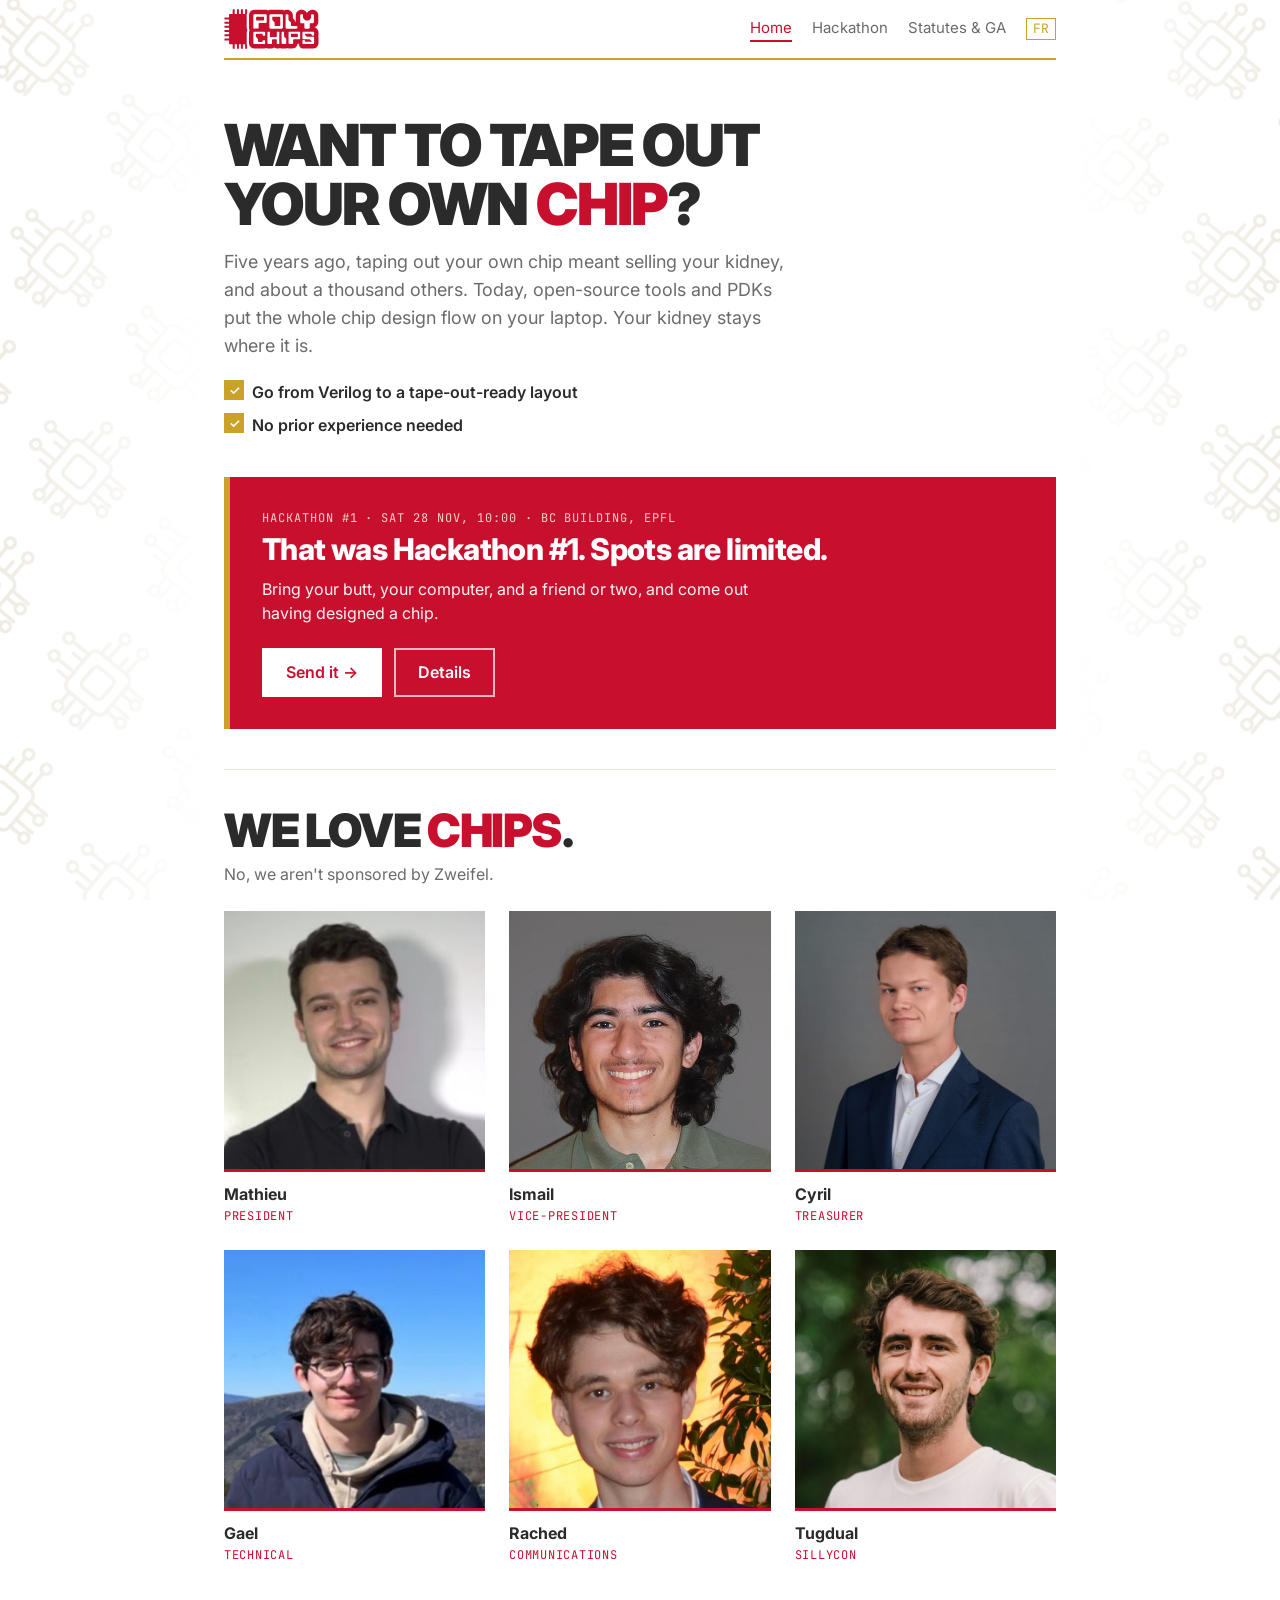
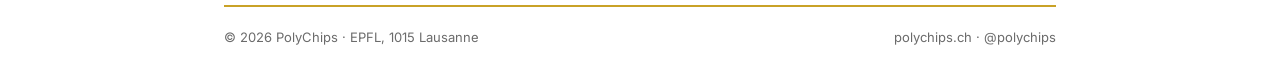
==== commit eaf2bb24: "Update roles prénom. c'était un peu guez" ====
--- a/index.html
+++ b/index.html
@@ -90,14 +90,14 @@
               <div class="initials">G</div><img src="img/gael.jpg" alt="Gael" onerror="this.remove()">
             </div>
             <h3>Gael</h3>
-            <p class="role">Gael.</p>
+            <p class="role">Technical</p>
           </div>
           <div class="person">
             <div class="photo">
               <div class="initials">R</div><img src="img/rached.jpg" alt="Rached" onerror="this.remove()">
             </div>
             <h3>Rached</h3>
-            <p class="role">Rached.</p>
+            <p class="role">Communications</p>
           </div>
           <div class="person">
             <div class="photo">
@@ -121,4 +121,4 @@
   <script src="countdown.js"></script>
 </body>
 
-</html>+</html>
